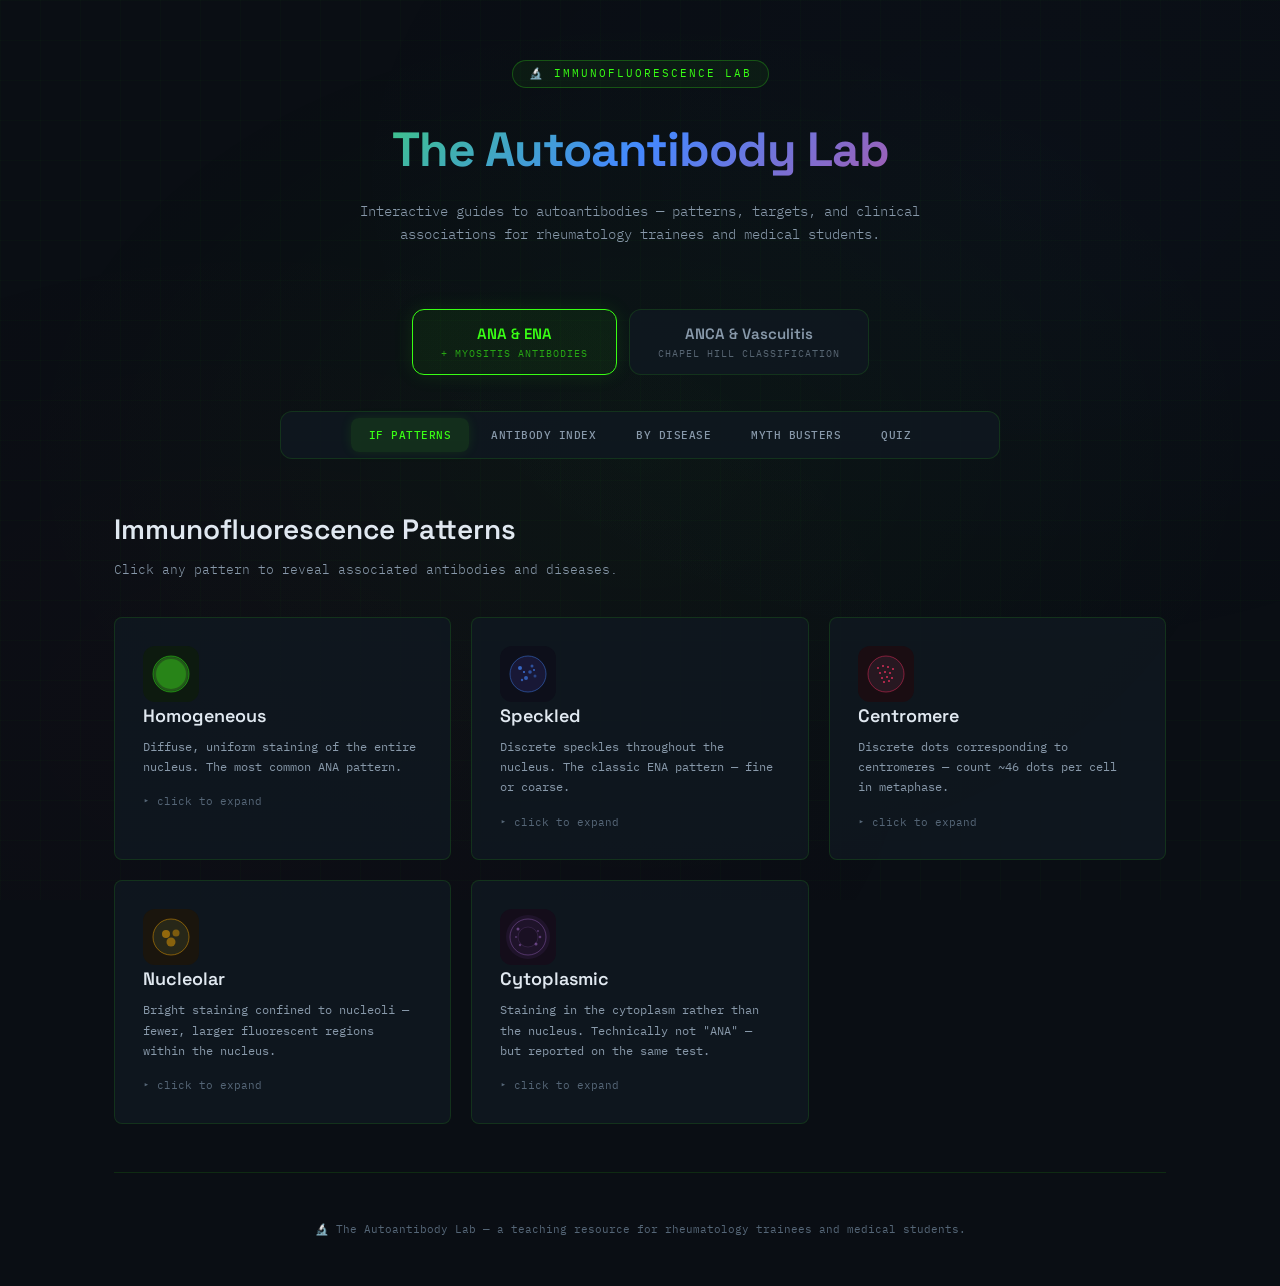
==== ana-ena-teaching.html @ 93a79293 "Decompose monolithic HTML into ES module components Break 627-line single-file app into clean ES mod" ====
<!DOCTYPE html>
<html lang="en">
<head>
<meta charset="UTF-8">
<meta name="viewport" content="width=device-width, initial-scale=1.0">
<title>The Autoantibody Lab — Rheumatology Teaching</title>
<link href="https://fonts.googleapis.com/css2?family=JetBrains+Mono:wght@300;400;500;600;700&family=Space+Grotesk:wght@300;400;500;600;700&family=IBM+Plex+Mono:wght@300;400;500;600&display=swap" rel="stylesheet">
<style>
  :root {
    --bg-dark: #0a0e14;
    --bg-card: rgba(16, 24, 32, 0.85);
    --bg-card-hover: rgba(20, 32, 44, 0.95);
    --fitc-green: #39ff14;
    --fitc-green-glow: rgba(57, 255, 20, 0.3);
    --dapi-blue: #4488ff;
    --rhodamine-red: #ff3366;
    --amber-warn: #ffaa00;
    --cyan-anca: #00e5ff;
    --text-primary: #e0e8f0;
    --text-secondary: #8899aa;
    --text-muted: #556677;
    --border-subtle: rgba(57, 255, 20, 0.12);
    --border-glow: rgba(57, 255, 20, 0.25);
    --glass: rgba(255,255,255,0.03);
    --radius: 8px;
    --font-mono: 'IBM Plex Mono', 'JetBrains Mono', monospace;
    --font-display: 'Space Grotesk', sans-serif;
  }
  * { margin:0; padding:0; box-sizing:border-box; }
  body { background:var(--bg-dark); color:var(--text-primary); font-family:var(--font-mono); font-size:14px; line-height:1.6; overflow-x:hidden; }
  body::before { content:''; position:fixed; top:0;left:0;right:0;bottom:0; background:radial-gradient(ellipse at 50% 50%,rgba(57,255,20,0.03) 0%,transparent 70%),radial-gradient(ellipse at 80% 20%,rgba(68,136,255,0.02) 0%,transparent 50%),radial-gradient(ellipse at 20% 80%,rgba(255,51,102,0.02) 0%,transparent 50%); pointer-events:none; z-index:0; }
  body::after { content:''; position:fixed; top:0;left:0;right:0;bottom:0; background-image:linear-gradient(rgba(57,255,20,0.02) 1px,transparent 1px),linear-gradient(90deg,rgba(57,255,20,0.02) 1px,transparent 1px); background-size:40px 40px; pointer-events:none; z-index:0; }
  .container { max-width:1100px; margin:0 auto; padding:0 24px; position:relative; z-index:1; }

  .hero { padding:60px 0 32px; text-align:center; }
  .hero-badge { display:inline-block; padding:4px 16px; border:1px solid var(--border-glow); border-radius:20px; font-size:11px; letter-spacing:2px; text-transform:uppercase; color:var(--fitc-green); margin-bottom:24px; background:rgba(57,255,20,0.05); animation:pulse-glow 3s ease-in-out infinite; }
  @keyframes pulse-glow { 0%,100%{box-shadow:0 0 8px rgba(57,255,20,0.1);} 50%{box-shadow:0 0 20px rgba(57,255,20,0.2);} }
  .hero h1 { font-family:var(--font-display); font-size:clamp(32px,5vw,48px); font-weight:700; letter-spacing:-1px; margin-bottom:12px; background:linear-gradient(135deg,var(--fitc-green) 0%,var(--dapi-blue) 50%,var(--rhodamine-red) 100%); -webkit-background-clip:text; -webkit-text-fill-color:transparent; background-clip:text; }
  .hero p { font-size:14px; color:var(--text-secondary); max-width:620px; margin:0 auto; font-weight:300; }

  .module-switcher { display:flex; justify-content:center; gap:12px; padding:32px 0 8px; flex-wrap:wrap; }
  .module-btn { padding:14px 28px; border:1px solid var(--border-subtle); background:var(--bg-card); color:var(--text-secondary); font-family:var(--font-display); font-size:15px; font-weight:600; cursor:pointer; border-radius:12px; transition:all 0.3s; }
  .module-btn .module-sub { display:block; font-family:var(--font-mono); font-size:10px; font-weight:400; letter-spacing:1px; text-transform:uppercase; margin-top:4px; opacity:0.6; }
  .module-btn:hover { border-color:var(--border-glow); background:var(--bg-card-hover); transform:translateY(-2px); box-shadow:0 6px 24px rgba(0,0,0,0.3); }
  .module-btn.active { border-color:var(--fitc-green); background:rgba(57,255,20,0.06); color:var(--fitc-green); box-shadow:0 0 20px rgba(57,255,20,0.1); }
  .module-btn.active-anca { border-color:var(--cyan-anca); background:rgba(0,229,255,0.06); color:var(--cyan-anca); box-shadow:0 0 20px rgba(0,229,255,0.1); }
  .module-content { display:none; }
  .module-content.active { display:block; }

  .nav-tabs { display:flex; justify-content:center; gap:4px; margin-bottom:48px; margin-top:28px; flex-wrap:wrap; background:var(--bg-card); border-radius:12px; padding:6px; border:1px solid var(--border-subtle); max-width:720px; margin-left:auto; margin-right:auto; }
  .nav-tab { padding:10px 18px; border:none; background:transparent; color:var(--text-secondary); font-family:var(--font-mono); font-size:11px; font-weight:500; cursor:pointer; border-radius:8px; transition:all 0.25s; letter-spacing:0.5px; text-transform:uppercase; }
  .nav-tab:hover { color:var(--text-primary); background:var(--glass); }
  .nav-tab.active { background:rgba(57,255,20,0.1); color:var(--fitc-green); box-shadow:0 0 12px rgba(57,255,20,0.1); }
  .nav-tab.active-anca { background:rgba(0,229,255,0.1); color:var(--cyan-anca); box-shadow:0 0 12px rgba(0,229,255,0.1); }

  .section { display:none; animation:fadeIn 0.4s ease; }
  .section.active { display:block; }
  @keyframes fadeIn { from{opacity:0;transform:translateY(12px);} to{opacity:1;transform:translateY(0);} }
  .section-title { font-family:var(--font-display); font-size:28px; font-weight:600; margin-bottom:8px; }
  .section-subtitle { color:var(--text-secondary); font-size:13px; margin-bottom:36px; font-weight:300; }

  .pattern-grid { display:grid; grid-template-columns:repeat(auto-fill,minmax(300px,1fr)); gap:20px; margin-bottom:48px; }
  .pattern-card { background:var(--bg-card); border:1px solid var(--border-subtle); border-radius:var(--radius); padding:28px; cursor:pointer; transition:all 0.3s; position:relative; overflow:hidden; }
  .pattern-card::before { content:''; position:absolute; top:0;left:0;right:0; height:3px; background:var(--card-accent,var(--fitc-green)); opacity:0; transition:opacity 0.3s; }
  .pattern-card:hover { border-color:var(--border-glow); background:var(--bg-card-hover); transform:translateY(-2px); box-shadow:0 8px 32px rgba(0,0,0,0.3); }
  .pattern-card:hover::before { opacity:1; }
  .pattern-card.expanded { border-color:var(--border-glow); }
  .if-pattern { width:56px; height:56px; border-radius:12px; overflow:hidden; }
  .if-pattern svg { width:100%; height:100%; }
  .pattern-name { font-family:var(--font-display); font-size:18px; font-weight:600; margin-bottom:6px; }
  .pattern-desc { color:var(--text-secondary); font-size:12px; margin-bottom:16px; line-height:1.7; }
  .pattern-detail { display:none; border-top:1px solid var(--border-subtle); padding-top:16px; margin-top:16px; }
  .pattern-card.expanded .pattern-detail { display:block; }
  .expand-hint { font-size:11px; color:var(--text-muted); margin-top:8px; }

  .assoc-tag { display:inline-block; padding:3px 10px; border-radius:4px; font-size:11px; margin:3px 4px 3px 0; font-weight:500; }
  .tag-antibody { background:rgba(57,255,20,0.1); color:var(--fitc-green); border:1px solid rgba(57,255,20,0.2); }
  .tag-disease { background:rgba(68,136,255,0.1); color:var(--dapi-blue); border:1px solid rgba(68,136,255,0.2); }
  .tag-anca { background:rgba(0,229,255,0.1); color:var(--cyan-anca); border:1px solid rgba(0,229,255,0.2); }

  .filter-bar { display:flex; gap:8px; margin-bottom:24px; flex-wrap:wrap; }
  .filter-btn { padding:6px 14px; border:1px solid var(--border-subtle); background:transparent; color:var(--text-secondary); font-family:var(--font-mono); font-size:11px; border-radius:6px; cursor:pointer; transition:all 0.2s; text-transform:uppercase; letter-spacing:0.5px; }
  .filter-btn:hover { border-color:var(--border-glow); color:var(--text-primary); }
  .filter-btn.active { background:rgba(57,255,20,0.1); border-color:var(--fitc-green); color:var(--fitc-green); }

  .ab-table { width:100%; border-collapse:collapse; margin-bottom:48px; }
  .ab-table thead th { text-align:left; padding:12px 16px; font-size:10px; text-transform:uppercase; letter-spacing:1.5px; color:var(--text-muted); border-bottom:1px solid var(--border-subtle); font-weight:600; }
  .ab-table tbody tr { border-bottom:1px solid rgba(255,255,255,0.03); transition:background 0.2s; }
  .ab-table tbody tr:hover { background:rgba(57,255,20,0.03); }
  .ab-table td { padding:14px 16px; font-size:13px; vertical-align:top; }
  .ab-name { font-weight:600; color:var(--fitc-green); white-space:nowrap; }
  .ab-name-anca { font-weight:600; color:var(--cyan-anca); white-space:nowrap; }
  .ab-aka { font-size:11px; color:var(--text-muted); font-weight:300; }
  .ab-category { font-size:10px; padding:2px 8px; border-radius:3px; text-transform:uppercase; letter-spacing:0.5px; font-weight:600; white-space:nowrap; }
  .cat-ena { background:rgba(68,136,255,0.15); color:var(--dapi-blue); }
  .cat-myositis-specific { background:rgba(255,51,102,0.15); color:var(--rhodamine-red); }
  .cat-myositis-associated { background:rgba(255,170,0,0.15); color:var(--amber-warn); }
  .cat-anca-assoc { background:rgba(0,229,255,0.15); color:var(--cyan-anca); }
  .malig-flag { display:inline-flex; align-items:center; gap:4px; background:rgba(255,51,102,0.12); color:var(--rhodamine-red); padding:2px 8px; border-radius:3px; font-size:10px; font-weight:600; border:1px solid rgba(255,51,102,0.25); margin-top:4px; }
  .malig-flag::before { content:'⚠'; }

  .disease-grid { display:grid; grid-template-columns:repeat(auto-fill,minmax(320px,1fr)); gap:20px; margin-bottom:48px; }
  .disease-card { background:var(--bg-card); border:1px solid var(--border-subtle); border-radius:var(--radius); padding:24px; transition:all 0.3s; }
  .disease-card:hover { border-color:var(--border-glow); transform:translateY(-1px); }
  .disease-name { font-family:var(--font-display); font-size:16px; font-weight:600; margin-bottom:4px; color:var(--dapi-blue); }
  .disease-name-anca { font-family:var(--font-display); font-size:16px; font-weight:600; margin-bottom:4px; color:var(--cyan-anca); }
  .disease-aka { font-size:11px; color:var(--text-muted); margin-bottom:14px; }
  .disease-ab-list { list-style:none; padding:0; }
  .disease-ab-list li { padding:6px 0; border-bottom:1px solid rgba(255,255,255,0.03); font-size:12px; display:flex; justify-content:space-between; align-items:center; }
  .disease-ab-list li:last-child { border-bottom:none; }
  .specificity { font-size:10px; padding:2px 6px; border-radius:3px; text-transform:uppercase; letter-spacing:0.5px; }
  .spec-high { background:rgba(57,255,20,0.15); color:var(--fitc-green); }
  .spec-mod { background:rgba(68,136,255,0.15); color:var(--dapi-blue); }
  .spec-assoc { background:rgba(255,170,0,0.1); color:var(--amber-warn); }

  .clinical-features { margin-top:12px; padding-top:12px; border-top:1px solid var(--border-subtle); }
  .clinical-features-label { font-size:10px; text-transform:uppercase; letter-spacing:1px; color:var(--text-muted); margin-bottom:6px; }
  .feature-tag { display:inline-block; padding:2px 8px; border-radius:3px; font-size:10px; margin:2px 3px 2px 0; background:rgba(255,255,255,0.04); color:var(--text-secondary); border:1px solid rgba(255,255,255,0.06); }

  .myth-card { background:var(--bg-card); border:1px solid var(--border-subtle); border-radius:var(--radius); padding:24px; margin-bottom:16px; position:relative; overflow:hidden; }
  .myth-card::before { content:''; position:absolute; left:0;top:0;bottom:0; width:3px; }
  .myth-label { font-size:10px; text-transform:uppercase; letter-spacing:1.5px; font-weight:700; margin-bottom:8px; }
  .myth-card.myth .myth-label { color:var(--rhodamine-red); }
  .myth-card.myth::before { background:var(--rhodamine-red); }
  .myth-card.fact .myth-label { color:var(--fitc-green); }
  .myth-card.fact::before { background:var(--fitc-green); }
  .myth-text { font-family:var(--font-display); font-size:16px; font-weight:500; margin-bottom:12px; }
  .myth-explanation { font-size:13px; color:var(--text-secondary); line-height:1.7; }

  .quiz-header { display:flex; justify-content:space-between; align-items:center; margin-bottom:32px; flex-wrap:wrap; gap:16px; }
  .quiz-score { font-family:var(--font-display); font-size:14px; color:var(--text-secondary); }
  .quiz-score span { color:var(--fitc-green); font-weight:700; font-size:20px; }
  .quiz-controls { display:flex; gap:8px; flex-wrap:wrap; }
  .quiz-mode-btn { padding:8px 16px; border:1px solid var(--border-subtle); background:transparent; color:var(--text-secondary); font-family:var(--font-mono); font-size:11px; border-radius:6px; cursor:pointer; transition:all 0.2s; text-transform:uppercase; letter-spacing:0.5px; }
  .quiz-mode-btn.active { background:rgba(57,255,20,0.1); border-color:var(--fitc-green); color:var(--fitc-green); }
  .quiz-card { background:var(--bg-card); border:1px solid var(--border-subtle); border-radius:var(--radius); padding:32px; margin-bottom:24px; }
  .quiz-q-number { font-size:10px; text-transform:uppercase; letter-spacing:2px; color:var(--text-muted); margin-bottom:12px; }
  .quiz-q-type { display:inline-block; padding:2px 8px; border-radius:3px; font-size:10px; text-transform:uppercase; letter-spacing:0.5px; margin-left:8px; }
  .type-vignette { background:rgba(68,136,255,0.15); color:var(--dapi-blue); }
  .type-tf { background:rgba(255,170,0,0.15); color:var(--amber-warn); }
  .quiz-question { font-family:var(--font-display); font-size:17px; font-weight:500; margin-bottom:24px; line-height:1.6; }
  .quiz-options { display:flex; flex-direction:column; gap:10px; margin-bottom:20px; }
  .quiz-option { padding:14px 18px; border:1px solid var(--border-subtle); border-radius:6px; background:transparent; color:var(--text-primary); font-family:var(--font-mono); font-size:13px; text-align:left; cursor:pointer; transition:all 0.2s; display:flex; align-items:flex-start; gap:12px; }
  .quiz-option:hover:not(.answered) { border-color:var(--border-glow); background:rgba(57,255,20,0.03); }
  .quiz-option .opt-letter { display:inline-flex; align-items:center; justify-content:center; width:24px; height:24px; border-radius:50%; border:1px solid var(--border-subtle); font-size:11px; font-weight:600; flex-shrink:0; transition:all 0.2s; }
  .quiz-option:hover:not(.answered) .opt-letter { border-color:var(--fitc-green); color:var(--fitc-green); }
  .quiz-option.correct { border-color:var(--fitc-green); background:rgba(57,255,20,0.08); }
  .quiz-option.correct .opt-letter { background:var(--fitc-green); color:var(--bg-dark); border-color:var(--fitc-green); }
  .quiz-option.incorrect { border-color:var(--rhodamine-red); background:rgba(255,51,102,0.08); }
  .quiz-option.incorrect .opt-letter { background:var(--rhodamine-red); color:white; border-color:var(--rhodamine-red); }
  .quiz-option.answered { cursor:default; }
  .quiz-explanation { display:none; padding:16px; background:rgba(57,255,20,0.04); border:1px solid var(--border-subtle); border-radius:6px; margin-top:16px; font-size:13px; color:var(--text-secondary); line-height:1.7; }
  .quiz-explanation.visible { display:block; }
  .quiz-explanation strong { color:var(--fitc-green); }
  .quiz-nav { display:flex; justify-content:space-between; margin-top:32px; }
  .quiz-btn { padding:10px 24px; border:1px solid var(--border-glow); background:transparent; color:var(--fitc-green); font-family:var(--font-mono); font-size:12px; border-radius:6px; cursor:pointer; transition:all 0.2s; text-transform:uppercase; letter-spacing:1px; }
  .quiz-btn:hover { background:rgba(57,255,20,0.1); box-shadow:0 0 16px rgba(57,255,20,0.15); }
  .quiz-btn:disabled { opacity:0.3; cursor:not-allowed; }
  .quiz-btn.primary { background:rgba(57,255,20,0.1); }
  .quiz-progress { display:flex; gap:6px; margin-bottom:32px; flex-wrap:wrap; }
  .progress-dot { width:10px; height:10px; border-radius:50%; border:1px solid var(--border-subtle); transition:all 0.3s; cursor:pointer; }
  .progress-dot.current { border-color:var(--fitc-green); box-shadow:0 0 8px var(--fitc-green-glow); }
  .progress-dot.correct { background:var(--fitc-green); border-color:var(--fitc-green); }
  .progress-dot.incorrect { background:var(--rhodamine-red); border-color:var(--rhodamine-red); }

  .info-box { background:var(--bg-card); border:1px solid rgba(0,229,255,0.15); border-radius:var(--radius); padding:20px 24px; margin-bottom:48px; }
  .info-box-label { font-size:11px; text-transform:uppercase; letter-spacing:1.5px; color:var(--cyan-anca); font-weight:600; margin-bottom:8px; }
  .info-box-text { font-size:13px; color:var(--text-secondary); line-height:1.7; }
  .info-box-text strong { color:var(--text-primary); }

  .footnote { text-align:center; padding:48px 0; font-size:11px; color:var(--text-muted); border-top:1px solid var(--border-subtle); margin-top:48px; }

  @media (max-width:600px) {
    .container{padding:0 16px;} .hero{padding:40px 0 20px;} .pattern-grid,.disease-grid{grid-template-columns:1fr;} .ab-table{font-size:12px;} .ab-table td,.ab-table th{padding:10px 8px;} .quiz-card{padding:20px;} .nav-tab{padding:8px 10px;font-size:10px;} .module-btn{padding:10px 18px;font-size:13px;}
  }
  ::-webkit-scrollbar{width:6px;} ::-webkit-scrollbar-track{background:var(--bg-dark);} ::-webkit-scrollbar-thumb{background:var(--border-subtle);border-radius:3px;} ::-webkit-scrollbar-thumb:hover{background:var(--border-glow);}
</style>
</head>
<body>
<div class="container">

<div class="hero">
  <div class="hero-badge">🔬 Immunofluorescence Lab</div>
  <h1>The Autoantibody Lab</h1>
  <p>Interactive guides to autoantibodies — patterns, targets, and clinical associations for rheumatology trainees and medical students.</p>
</div>

<div class="module-switcher">
  <button class="module-btn active" onclick="switchModule('ana',this)">ANA &amp; ENA<span class="module-sub">+ Myositis Antibodies</span></button>
  <button class="module-btn" onclick="switchModule('anca',this)">ANCA &amp; Vasculitis<span class="module-sub">Chapel Hill Classification</span></button>
</div>

<!-- ══════════════ ANA MODULE ══════════════ -->
<div class="module-content active" id="module-ana">
  <div class="nav-tabs">
    <button class="nav-tab active" data-module="ana" data-tab="ana-patterns">IF Patterns</button>
    <button class="nav-tab" data-module="ana" data-tab="ana-antibodies">Antibody Index</button>
    <button class="nav-tab" data-module="ana" data-tab="ana-diseases">By Disease</button>
    <button class="nav-tab" data-module="ana" data-tab="ana-myths">Myth Busters</button>
    <button class="nav-tab" data-module="ana" data-tab="ana-quiz">Quiz</button>
  </div>

  <div class="section active" id="sec-ana-patterns">
    <div class="section-title">Immunofluorescence Patterns</div>
    <div class="section-subtitle">Click any pattern to reveal associated antibodies and diseases.</div>
    <div class="pattern-grid">
      <div class="pattern-card" style="--card-accent:var(--fitc-green)" onclick="toggleCard(this)">
        <div class="if-pattern"><svg viewBox="0 0 56 56"><rect width="56" height="56" fill="#0d1a0f"/><circle cx="28" cy="28" r="18" fill="#1a4a1a" stroke="#39ff14" stroke-width="0.5" opacity="0.9"/><circle cx="28" cy="28" r="17" fill="#2a6a1a" opacity="0.6"/><circle cx="28" cy="28" r="15" fill="#39ff14" opacity="0.25"/></svg></div>
        <div class="pattern-name">Homogeneous</div>
        <div class="pattern-desc">Diffuse, uniform staining of the entire nucleus. The most common ANA pattern.</div>
        <div class="expand-hint">▸ click to expand</div>
        <div class="pattern-detail">
          <div style="margin-bottom:8px;font-size:11px;color:var(--text-muted);text-transform:uppercase;letter-spacing:1px;">Associated Antibodies</div>
          <span class="assoc-tag tag-antibody">Anti-dsDNA</span><span class="assoc-tag tag-antibody">Anti-histone</span>
          <div style="margin-top:14px;margin-bottom:8px;font-size:11px;color:var(--text-muted);text-transform:uppercase;letter-spacing:1px;">Think of</div>
          <span class="assoc-tag tag-disease">SLE</span><span class="assoc-tag tag-disease">Drug-induced lupus</span>
        </div>
      </div>
      <div class="pattern-card" style="--card-accent:var(--dapi-blue)" onclick="toggleCard(this)">
        <div class="if-pattern"><svg viewBox="0 0 56 56"><rect width="56" height="56" fill="#0d0f1a"/><circle cx="28" cy="28" r="18" fill="#1a1a3a" stroke="#4488ff" stroke-width="0.5" opacity="0.9"/><circle cx="20" cy="22" r="2" fill="#4488ff" opacity="0.7"/><circle cx="32" cy="20" r="1.5" fill="#4488ff" opacity="0.5"/><circle cx="26" cy="32" r="2" fill="#4488ff" opacity="0.6"/><circle cx="35" cy="30" r="1.5" fill="#4488ff" opacity="0.4"/><circle cx="24" cy="26" r="1" fill="#4488ff" opacity="0.8"/><circle cx="30" cy="26" r="1.8" fill="#4488ff" opacity="0.5"/><circle cx="22" cy="34" r="1.2" fill="#4488ff" opacity="0.6"/><circle cx="34" cy="24" r="1" fill="#4488ff" opacity="0.7"/></svg></div>
        <div class="pattern-name">Speckled</div>
        <div class="pattern-desc">Discrete speckles throughout the nucleus. The classic ENA pattern — fine or coarse.</div>
        <div class="expand-hint">▸ click to expand</div>
        <div class="pattern-detail">
          <div style="margin-bottom:8px;font-size:11px;color:var(--text-muted);text-transform:uppercase;letter-spacing:1px;">Associated Antibodies</div>
          <span class="assoc-tag tag-antibody">Anti-Sm</span><span class="assoc-tag tag-antibody">Anti-RNP</span><span class="assoc-tag tag-antibody">Anti-Ro (SSA)</span><span class="assoc-tag tag-antibody">Anti-La (SSB)</span>
          <div style="margin-top:14px;margin-bottom:8px;font-size:11px;color:var(--text-muted);text-transform:uppercase;letter-spacing:1px;">Think of</div>
          <span class="assoc-tag tag-disease">SLE</span><span class="assoc-tag tag-disease">Sjögren's</span><span class="assoc-tag tag-disease">MCTD</span>
        </div>
      </div>
      <div class="pattern-card" style="--card-accent:var(--rhodamine-red)" onclick="toggleCard(this)">
        <div class="if-pattern"><svg viewBox="0 0 56 56"><rect width="56" height="56" fill="#1a0d12"/><circle cx="28" cy="28" r="18" fill="#2a1a24" stroke="#ff3366" stroke-width="0.5" opacity="0.9"/><circle cx="20" cy="22" r="1" fill="#ff3366" opacity="0.8"/><circle cx="25" cy="20" r="1" fill="#ff3366" opacity="0.8"/><circle cx="30" cy="21" r="1" fill="#ff3366" opacity="0.8"/><circle cx="35" cy="23" r="1" fill="#ff3366" opacity="0.8"/><circle cx="22" cy="27" r="1" fill="#ff3366" opacity="0.8"/><circle cx="27" cy="26" r="1" fill="#ff3366" opacity="0.8"/><circle cx="32" cy="27" r="1" fill="#ff3366" opacity="0.8"/><circle cx="24" cy="32" r="1" fill="#ff3366" opacity="0.8"/><circle cx="29" cy="31" r="1" fill="#ff3366" opacity="0.8"/><circle cx="34" cy="32" r="1" fill="#ff3366" opacity="0.8"/><circle cx="26" cy="36" r="1" fill="#ff3366" opacity="0.8"/><circle cx="31" cy="35" r="1" fill="#ff3366" opacity="0.8"/></svg></div>
        <div class="pattern-name">Centromere</div>
        <div class="pattern-desc">Discrete dots corresponding to centromeres — count ~46 dots per cell in metaphase.</div>
        <div class="expand-hint">▸ click to expand</div>
        <div class="pattern-detail">
          <div style="margin-bottom:8px;font-size:11px;color:var(--text-muted);text-transform:uppercase;letter-spacing:1px;">Associated Antibodies</div>
          <span class="assoc-tag tag-antibody">Anti-centromere (CENP-B)</span>
          <div style="margin-top:14px;margin-bottom:8px;font-size:11px;color:var(--text-muted);text-transform:uppercase;letter-spacing:1px;">Think of</div>
          <span class="assoc-tag tag-disease">Limited cutaneous SSc (CREST)</span><span class="assoc-tag tag-disease">Primary biliary cholangitis</span>
        </div>
      </div>
      <div class="pattern-card" style="--card-accent:var(--amber-warn)" onclick="toggleCard(this)">
        <div class="if-pattern"><svg viewBox="0 0 56 56"><rect width="56" height="56" fill="#1a150d"/><circle cx="28" cy="28" r="18" fill="#2a2a1a" stroke="#ffaa00" stroke-width="0.5" opacity="0.9"/><circle cx="23" cy="25" r="4" fill="#ffaa00" opacity="0.5"/><circle cx="33" cy="24" r="3.5" fill="#ffaa00" opacity="0.4"/><circle cx="28" cy="33" r="4.5" fill="#ffaa00" opacity="0.45"/></svg></div>
        <div class="pattern-name">Nucleolar</div>
        <div class="pattern-desc">Bright staining confined to nucleoli — fewer, larger fluorescent regions within the nucleus.</div>
        <div class="expand-hint">▸ click to expand</div>
        <div class="pattern-detail">
          <div style="margin-bottom:8px;font-size:11px;color:var(--text-muted);text-transform:uppercase;letter-spacing:1px;">Associated Antibodies</div>
          <span class="assoc-tag tag-antibody">Anti-Scl-70</span><span class="assoc-tag tag-antibody">Anti-PM-Scl</span><span class="assoc-tag tag-antibody">Anti-fibrillarin</span><span class="assoc-tag tag-antibody">Anti-RNA Pol III</span>
          <div style="margin-top:14px;margin-bottom:8px;font-size:11px;color:var(--text-muted);text-transform:uppercase;letter-spacing:1px;">Think of</div>
          <span class="assoc-tag tag-disease">Diffuse cutaneous SSc</span><span class="assoc-tag tag-disease">Scleroderma-myositis overlap</span>
        </div>
      </div>
      <div class="pattern-card" style="--card-accent:#cc88ff" onclick="toggleCard(this)">
        <div class="if-pattern"><svg viewBox="0 0 56 56"><rect width="56" height="56" fill="#140d1a"/><circle cx="28" cy="28" r="22" fill="#2a1a3a" opacity="0.5"/><circle cx="28" cy="28" r="18" fill="none" stroke="#cc88ff" stroke-width="0.5" opacity="0.6"/><circle cx="28" cy="28" r="10" fill="#140d1a" stroke="#cc88ff" stroke-width="0.3" opacity="0.4"/><circle cx="18" cy="20" r="1.5" fill="#cc88ff" opacity="0.4"/><circle cx="38" cy="22" r="1" fill="#cc88ff" opacity="0.3"/><circle cx="20" cy="36" r="1.2" fill="#cc88ff" opacity="0.35"/><circle cx="36" cy="35" r="1.5" fill="#cc88ff" opacity="0.4"/><circle cx="16" cy="28" r="1" fill="#cc88ff" opacity="0.3"/><circle cx="40" cy="28" r="1.3" fill="#cc88ff" opacity="0.35"/></svg></div>
        <div class="pattern-name">Cytoplasmic</div>
        <div class="pattern-desc">Staining in the cytoplasm rather than the nucleus. Technically not "ANA" — but reported on the same test.</div>
        <div class="expand-hint">▸ click to expand</div>
        <div class="pattern-detail">
          <div style="margin-bottom:8px;font-size:11px;color:var(--text-muted);text-transform:uppercase;letter-spacing:1px;">Associated Antibodies</div>
          <span class="assoc-tag tag-antibody">Anti-Jo-1</span><span class="assoc-tag tag-antibody">Anti-SRP</span><span class="assoc-tag tag-antibody">Anti-ribosomal P</span><span class="assoc-tag tag-antibody">Anti-mitochondrial</span>
          <div style="margin-top:14px;margin-bottom:8px;font-size:11px;color:var(--text-muted);text-transform:uppercase;letter-spacing:1px;">Think of</div>
          <span class="assoc-tag tag-disease">Antisynthetase syndrome</span><span class="assoc-tag tag-disease">SLE (neuropsychiatric)</span><span class="assoc-tag tag-disease">PBC</span>
        </div>
      </div>
    </div>
  </div>

  <div class="section" id="sec-ana-antibodies">
    <div class="section-title">Antibody Index</div>
    <div class="section-subtitle">Filter by category.</div>
    <div class="filter-bar" id="anaFilterBar">
      <button class="filter-btn active" data-filter="all">All</button>
      <button class="filter-btn" data-filter="ena">ENA / Core</button>
      <button class="filter-btn" data-filter="msa">Myositis-Specific</button>
      <button class="filter-btn" data-filter="maa">Myositis-Associated</button>
    </div>
    <table class="ab-table"><thead><tr><th>Antibody</th><th>Category</th><th>Key Associations</th><th>Clinical Notes</th></tr></thead><tbody id="anaAbTableBody"></tbody></table>
  </div>

  <div class="section" id="sec-ana-diseases">
    <div class="section-title">Disease → Antibody Map</div>
    <div class="section-subtitle">Which antibodies to expect with each condition.</div>
    <div class="disease-grid" id="anaDiseaseGrid"></div>
  </div>

  <div class="section" id="sec-ana-myths">
    <div class="section-title">Myth Busters</div>
    <div class="section-subtitle">Common misconceptions about ANA and ENA testing.</div>
    <div id="anaMythsContainer"></div>
  </div>

  <div class="section" id="sec-ana-quiz">
    <div class="section-title">Test Yourself — ANA &amp; ENA</div>
    <div class="section-subtitle">Clinical vignettes and true/false questions.</div>
    <div class="quiz-header">
      <div class="quiz-score">Score: <span id="anaQuizScore">0</span> / <span id="anaQuizTotal">0</span></div>
      <div class="quiz-controls">
        <button class="quiz-mode-btn active" data-mode="all" onclick="setQuizMode('ana','all')">All</button>
        <button class="quiz-mode-btn" data-mode="vignette" onclick="setQuizMode('ana','vignette')">Vignettes</button>
        <button class="quiz-mode-btn" data-mode="tf" onclick="setQuizMode('ana','tf')">True/False</button>
        <button class="quiz-btn" onclick="resetQuiz('ana')" style="margin-left:8px;">Reset</button>
      </div>
    </div>
    <div class="quiz-progress" id="anaQuizProgress"></div>
    <div id="anaQuizContainer"></div>
    <div class="quiz-nav">
      <button class="quiz-btn" id="anaPrevBtn" onclick="navQuiz('ana',-1)" disabled>◂ Prev</button>
      <button class="quiz-btn primary" id="anaNextBtn" onclick="navQuiz('ana',1)">Next ▸</button>
    </div>
  </div>
</div>

<!-- ══════════════ ANCA MODULE ══════════════ -->
<div class="module-content" id="module-anca">
  <div class="nav-tabs">
    <button class="nav-tab active-anca" data-module="anca" data-tab="anca-patterns">IF Patterns</button>
    <button class="nav-tab" data-module="anca" data-tab="anca-antibodies">Antibody Index</button>
    <button class="nav-tab" data-module="anca" data-tab="anca-diseases">By Disease</button>
    <button class="nav-tab" data-module="anca" data-tab="anca-myths">Myth Busters</button>
    <button class="nav-tab" data-module="anca" data-tab="anca-quiz">Quiz</button>
  </div>

  <div class="section active" id="sec-anca-patterns">
    <div class="section-title" style="color:var(--cyan-anca)">ANCA Immunofluorescence Patterns</div>
    <div class="section-subtitle">Ethanol-fixed neutrophils — the substrate for ANCA IF. Click to expand.</div>
    <div class="pattern-grid">
      <div class="pattern-card" style="--card-accent:var(--cyan-anca)" onclick="toggleCard(this)">
        <div class="if-pattern"><svg viewBox="0 0 56 56"><rect width="56" height="56" fill="#0a1214"/><circle cx="28" cy="28" r="20" fill="#0d2228" stroke="#00e5ff" stroke-width="0.4" opacity="0.8"/><circle cx="28" cy="28" r="8" fill="#0a1214" opacity="0.7"/><circle cx="20" cy="22" r="2.5" fill="#00e5ff" opacity="0.35"/><circle cx="36" cy="22" r="2" fill="#00e5ff" opacity="0.3"/><circle cx="20" cy="34" r="2" fill="#00e5ff" opacity="0.3"/><circle cx="36" cy="34" r="2.5" fill="#00e5ff" opacity="0.35"/><circle cx="28" cy="18" r="1.8" fill="#00e5ff" opacity="0.25"/><circle cx="28" cy="38" r="1.8" fill="#00e5ff" opacity="0.25"/><circle cx="17" cy="28" r="1.5" fill="#00e5ff" opacity="0.3"/><circle cx="39" cy="28" r="1.5" fill="#00e5ff" opacity="0.3"/><circle cx="23" cy="26" r="1.8" fill="#00e5ff" opacity="0.4"/><circle cx="33" cy="30" r="1.8" fill="#00e5ff" opacity="0.4"/></svg></div>
        <div class="pattern-name" style="color:var(--cyan-anca)">c-ANCA (Cytoplasmic)</div>
        <div class="pattern-desc">Diffuse, granular staining of the neutrophil cytoplasm with central interlobular accentuation. Nucleus remains unstained.</div>
        <div class="expand-hint">▸ click to expand</div>
        <div class="pattern-detail">
          <div style="margin-bottom:8px;font-size:11px;color:var(--text-muted);text-transform:uppercase;letter-spacing:1px;">Target Antigen</div>
          <span class="assoc-tag tag-anca">PR3 (Proteinase-3)</span>
          <div style="margin-top:14px;margin-bottom:8px;font-size:11px;color:var(--text-muted);text-transform:uppercase;letter-spacing:1px;">Think of</div>
          <span class="assoc-tag tag-disease">GPA (Granulomatosis with Polyangiitis)</span>
          <div style="margin-top:10px;font-size:12px;color:var(--text-secondary);line-height:1.7;">c-ANCA/PR3 is ~90% specific for GPA when IF pattern AND ELISA are concordant. Always confirm IF with antigen-specific testing.</div>
        </div>
      </div>
      <div class="pattern-card" style="--card-accent:var(--amber-warn)" onclick="toggleCard(this)">
        <div class="if-pattern"><svg viewBox="0 0 56 56"><rect width="56" height="56" fill="#0a1214"/><circle cx="28" cy="28" r="20" fill="#0d2228" stroke="#ffaa00" stroke-width="0.3" opacity="0.6"/><circle cx="28" cy="28" r="10" fill="#1a150d" stroke="#ffaa00" stroke-width="2.5" opacity="0.5"/><circle cx="28" cy="28" r="8" fill="#ffaa00" opacity="0.15"/><circle cx="28" cy="28" r="6" fill="#1a150d" opacity="0.6"/></svg></div>
        <div class="pattern-name" style="color:var(--amber-warn)">p-ANCA (Perinuclear)</div>
        <div class="pattern-desc">Staining concentrated around the nucleus. Artefact of ethanol fixation — MPO migrates to the nuclear membrane.</div>
        <div class="expand-hint">▸ click to expand</div>
        <div class="pattern-detail">
          <div style="margin-bottom:8px;font-size:11px;color:var(--text-muted);text-transform:uppercase;letter-spacing:1px;">Target Antigen</div>
          <span class="assoc-tag tag-anca">MPO (Myeloperoxidase)</span>
          <div style="margin-top:14px;margin-bottom:8px;font-size:11px;color:var(--text-muted);text-transform:uppercase;letter-spacing:1px;">Think of</div>
          <span class="assoc-tag tag-disease">MPA</span><span class="assoc-tag tag-disease">EGPA</span><span class="assoc-tag tag-disease">Pauci-immune GN</span>
          <div style="margin-top:10px;font-size:12px;color:var(--text-secondary);line-height:1.7;">p-ANCA/MPO = hallmark of MPA. Also ~40% EGPA. NB: p-ANCA on IF can be caused by non-vasculitis antibodies (anti-lactoferrin in IBD) — always confirm with MPO ELISA.</div>
        </div>
      </div>
      <div class="pattern-card" style="--card-accent:var(--rhodamine-red)" onclick="toggleCard(this)">
        <div class="if-pattern"><svg viewBox="0 0 56 56"><rect width="56" height="56" fill="#0a1214"/><circle cx="28" cy="28" r="20" fill="#1a1218" stroke="#ff3366" stroke-width="0.3" opacity="0.6"/><circle cx="28" cy="28" r="10" fill="none" stroke="#ff3366" stroke-width="0.8" opacity="0.3" stroke-dasharray="2,2"/><circle cx="22" cy="24" r="2" fill="#ff3366" opacity="0.25"/><circle cx="34" cy="24" r="1.5" fill="#ff3366" opacity="0.2"/><circle cx="28" cy="34" r="1.8" fill="#ff3366" opacity="0.2"/><circle cx="28" cy="22" r="1.2" fill="#ff3366" opacity="0.3"/></svg></div>
        <div class="pattern-name" style="color:var(--rhodamine-red)">Atypical ANCA (x-ANCA)</div>
        <div class="pattern-desc">Neither classic c-ANCA nor p-ANCA. Flat, diffuse or mixed — typically PR3/MPO ELISA negative.</div>
        <div class="expand-hint">▸ click to expand</div>
        <div class="pattern-detail">
          <div style="margin-bottom:8px;font-size:11px;color:var(--text-muted);text-transform:uppercase;letter-spacing:1px;">Target Antigens</div>
          <span class="assoc-tag" style="background:rgba(255,51,102,0.1);color:var(--rhodamine-red);border:1px solid rgba(255,51,102,0.2);">Lactoferrin, BPI, elastase, cathepsin G</span>
          <div style="margin-top:14px;margin-bottom:8px;font-size:11px;color:var(--text-muted);text-transform:uppercase;letter-spacing:1px;">Think of</div>
          <span class="assoc-tag tag-disease">IBD (especially UC)</span><span class="assoc-tag tag-disease">PSC</span><span class="assoc-tag tag-disease">Autoimmune hepatitis</span>
          <div style="margin-top:10px;font-size:12px;color:var(--text-secondary);line-height:1.7;">NOT associated with primary vasculitis. Common trap — positive ANCA in IBD/liver disease ≠ vasculitis. PR3/MPO will be negative.</div>
        </div>
      </div>
    </div>
    <div class="info-box">
      <div class="info-box-label">⚡ Key Testing Principle</div>
      <div class="info-box-text">International guidelines (2017 revised consensus) now recommend <strong>antigen-specific immunoassays (PR3/MPO ELISA) as the primary screening method</strong> for AAV, rather than IF alone. IF + ELISA together gives the best sensitivity and specificity. A positive IF with negative PR3/MPO should prompt consideration of alternative diagnoses.</div>
    </div>
  </div>

  <div class="section" id="sec-anca-antibodies">
    <div class="section-title" style="color:var(--cyan-anca)">ANCA Antibody Index</div>
    <div class="section-subtitle">All ANCA-associated antibodies and their clinical significance.</div>
    <table class="ab-table"><thead><tr><th>Antibody</th><th>IF Pattern</th><th>Key Associations</th><th>Clinical Notes</th></tr></thead><tbody id="ancaAbTableBody"></tbody></table>
  </div>

  <div class="section" id="sec-anca-diseases">
    <div class="section-title" style="color:var(--cyan-anca)">Disease → Antibody &amp; Features</div>
    <div class="section-subtitle">Chapel Hill 2012 classification — the AAV spectrum and mimics.</div>
    <div class="disease-grid" id="ancaDiseaseGrid"></div>
  </div>

  <div class="section" id="sec-anca-myths">
    <div class="section-title" style="color:var(--cyan-anca)">Myth Busters</div>
    <div class="section-subtitle">Common misconceptions about ANCA and vasculitis.</div>
    <div id="ancaMythsContainer"></div>
  </div>

  <div class="section" id="sec-anca-quiz">
    <div class="section-title" style="color:var(--cyan-anca)">Test Yourself — ANCA &amp; Vasculitis</div>
    <div class="section-subtitle">Clinical vignettes and true/false questions.</div>
    <div class="quiz-header">
      <div class="quiz-score">Score: <span id="ancaQuizScore">0</span> / <span id="ancaQuizTotal">0</span></div>
      <div class="quiz-controls">
        <button class="quiz-mode-btn active" data-mode="all" onclick="setQuizMode('anca','all')">All</button>
        <button class="quiz-mode-btn" data-mode="vignette" onclick="setQuizMode('anca','vignette')">Vignettes</button>
        <button class="quiz-mode-btn" data-mode="tf" onclick="setQuizMode('anca','tf')">True/False</button>
        <button class="quiz-btn" onclick="resetQuiz('anca')" style="margin-left:8px;">Reset</button>
      </div>
    </div>
    <div class="quiz-progress" id="ancaQuizProgress"></div>
    <div id="ancaQuizContainer"></div>
    <div class="quiz-nav">
      <button class="quiz-btn" id="ancaPrevBtn" onclick="navQuiz('anca',-1)" disabled>◂ Prev</button>
      <button class="quiz-btn primary" id="ancaNextBtn" onclick="navQuiz('anca',1)">Next ▸</button>
    </div>
  </div>
</div>

<div class="footnote">🔬 The Autoantibody Lab — a teaching resource for rheumatology trainees and medical students.</div>
</div>

<script>
// ═══════════════ ANA DATA ═══════════════
const anaAntibodies = [
  {name:"Anti-dsDNA",aka:"",cat:"ena",diseases:["SLE"],notes:"Highly specific for SLE. Titres correlate with activity, especially nephritis. Homogeneous pattern.",malig:false},
  {name:"Anti-Sm",aka:"Smith",cat:"ena",diseases:["SLE"],notes:"Most specific for SLE (~99%) but low sensitivity (~30%). Does not correlate with activity.",malig:false},
  {name:"Anti-RNP",aka:"U1-RNP",cat:"ena",diseases:["MCTD","SLE"],notes:"High titres in isolation = hallmark of MCTD. Also SLE with other antibodies.",malig:false},
  {name:"Anti-Ro",aka:"SSA",cat:"ena",diseases:["Sjögren's","SLE","Neonatal lupus"],notes:"Can be positive with NEGATIVE ANA. Congenital heart block. Subtypes: Ro52 and Ro60.",malig:false},
  {name:"Anti-La",aka:"SSB",cat:"ena",diseases:["Sjögren's"],notes:"Almost always with anti-Ro. Rarely alone. May confer lower nephritis risk.",malig:false},
  {name:"Anti-Scl-70",aka:"Topoisomerase I",cat:"ena",diseases:["Diffuse cutaneous SSc"],notes:"Diffuse skin + ILD in scleroderma. Nucleolar pattern.",malig:false},
  {name:"Anti-centromere",aka:"CENP-B",cat:"ena",diseases:["Limited cutaneous SSc","PBC"],notes:"Discrete dot pattern. Limited skin, PAH, better prognosis in SSc.",malig:false},
  {name:"Anti-histone",aka:"",cat:"ena",diseases:["Drug-induced lupus","SLE"],notes:">95% drug-induced lupus. Also ~70% idiopathic SLE.",malig:false},
  {name:"Anti-ribosomal P",aka:"",cat:"ena",diseases:["SLE (neuropsychiatric)"],notes:"Neuropsychiatric lupus — psychosis, depression. Cytoplasmic pattern.",malig:false},
  {name:"Anti-RNA Pol III",aka:"RNA Polymerase III",cat:"ena",diseases:["Diffuse cutaneous SSc"],notes:"Rapidly progressive skin + scleroderma renal crisis. Screen for malignancy.",malig:false},
  {name:"Anti-Jo-1",aka:"Histidyl-tRNA synthetase",cat:"msa",diseases:["Antisynthetase syndrome"],notes:"Most common antisynthetase. Triad: myositis, ILD, mechanic's hands.",malig:false},
  {name:"Anti-Mi-2",aka:"",cat:"msa",diseases:["Dermatomyositis"],notes:"Classic DM, good prognosis, strong cutaneous features, good treatment response.",malig:false},
  {name:"Anti-MDA5",aka:"CADM-140",cat:"msa",diseases:["Amyopathic DM"],notes:"Amyopathic DM. HIGH RISK rapidly progressive ILD. Skin ulceration, palmar papules.",malig:false},
  {name:"Anti-SRP",aka:"Signal Recognition Particle",cat:"msa",diseases:["IMNM"],notes:"Severe necrotising myopathy, very high CK. Poor response to standard IS.",malig:false},
  {name:"Anti-NXP2",aka:"MJ, p140",cat:"msa",diseases:["Dermatomyositis"],notes:"Calcinosis (especially juvenile DM). Significant malignancy risk in adults.",malig:true},
  {name:"Anti-TIF1-γ",aka:"p155/140",cat:"msa",diseases:["Dermatomyositis"],notes:"STRONGEST malignancy association in adult DM (50-70%). Juvenile DM: severe skin, NOT malignancy.",malig:true},
  {name:"Anti-SAE",aka:"SUMO-activating enzyme",cat:"msa",diseases:["Dermatomyositis"],notes:"Skin-predominant DM initially, myopathy later. Dysphagia common.",malig:false},
  {name:"Anti-HMGCR",aka:"HMG-CoA reductase",cat:"msa",diseases:["IMNM"],notes:"Statin-associated IMNM, but can occur statin-naïve. Needs immunosuppression.",malig:false},
  {name:"Anti-PM-Scl",aka:"",cat:"maa",diseases:["Myositis-SSc overlap"],notes:"PM/DM + scleroderma overlap. Nucleolar pattern. Mechanic's hands, ILD.",malig:false},
  {name:"Anti-Ku",aka:"p70/p80",cat:"maa",diseases:["Overlap myositis","SLE","SSc"],notes:"Overlap syndromes — not specific to one condition.",malig:false},
  {name:"Anti-Ro52",aka:"TRIM21",cat:"maa",diseases:["Myositis","Sjögren's","ILD"],notes:"Multiple autoimmune conditions. In myositis → more severe ILD.",malig:false},
];

const anaDiseases = [
  {name:"Systemic Lupus Erythematosus",aka:"SLE",abs:[{n:"Anti-dsDNA",spec:"high"},{n:"Anti-Sm",spec:"high"},{n:"Anti-RNP",spec:"mod"},{n:"Anti-Ro (SSA)",spec:"mod"},{n:"Anti-La (SSB)",spec:"mod"},{n:"Anti-histone",spec:"mod"},{n:"Anti-ribosomal P",spec:"assoc"}]},
  {name:"Drug-Induced Lupus",aka:"",abs:[{n:"Anti-histone",spec:"high"},{n:"ANA (homogeneous)",spec:"high"}]},
  {name:"Sjögren's Syndrome",aka:"",abs:[{n:"Anti-Ro (SSA)",spec:"high"},{n:"Anti-La (SSB)",spec:"high"},{n:"Anti-Ro52",spec:"mod"}]},
  {name:"Mixed Connective Tissue Disease",aka:"MCTD",abs:[{n:"Anti-RNP (high titre)",spec:"high"}]},
  {name:"Diffuse Cutaneous SSc",aka:"Scleroderma — diffuse",abs:[{n:"Anti-Scl-70",spec:"high"},{n:"Anti-RNA Pol III",spec:"high"}]},
  {name:"Limited Cutaneous SSc",aka:"CREST syndrome",abs:[{n:"Anti-centromere",spec:"high"}]},
  {name:"Scleroderma-Myositis Overlap",aka:"",abs:[{n:"Anti-PM-Scl",spec:"high"},{n:"Anti-Ku",spec:"mod"}]},
  {name:"Dermatomyositis",aka:"DM",abs:[{n:"Anti-Mi-2",spec:"high"},{n:"Anti-TIF1-γ ⚠",spec:"high"},{n:"Anti-NXP2 ⚠",spec:"high"},{n:"Anti-MDA5",spec:"high"},{n:"Anti-SAE",spec:"mod"}]},
  {name:"Antisynthetase Syndrome",aka:"",abs:[{n:"Anti-Jo-1",spec:"high"},{n:"Anti-Ro52",spec:"mod"}]},
  {name:"Immune-Mediated Necrotising Myopathy",aka:"IMNM",abs:[{n:"Anti-SRP",spec:"high"},{n:"Anti-HMGCR",spec:"high"}]},
  {name:"Neonatal Lupus / CHB",aka:"Congenital heart block",abs:[{n:"Anti-Ro (SSA)",spec:"high"},{n:"Anti-La (SSB)",spec:"mod"}]},
];

const anaMyths = [
  {myth:true,text:"The ANA must be positive for an ENA to be positive.",explanation:"FALSE. Anti-Ro (SSA) can be positive with a completely negative ANA on HEp-2 IF. Ro antigen is partly cytoplasmic and lost during fixation. Always request anti-Ro/ENA if Sjögren's or neonatal lupus is suspected, regardless of ANA."},
  {myth:true,text:"A positive ANA means the patient has an autoimmune disease.",explanation:"FALSE. Up to 20-30% of healthy individuals (especially women, elderly) can have a low-titre positive ANA. Titre, pattern, and clinical context all matter."},
  {myth:true,text:"Anti-Sm is the most sensitive antibody for SLE.",explanation:"FALSE. Anti-Sm is the most SPECIFIC for SLE but has low sensitivity (~30%). Anti-dsDNA is more sensitive (~70%)."},
  {myth:true,text:"A negative ANA excludes SLE.",explanation:"FALSE. ANA-negative SLE exists — particularly with anti-Ro antibodies. If clinical suspicion is high, check ENA regardless."},
  {myth:false,text:"Anti-dsDNA titres can monitor SLE disease activity.",explanation:"TRUE. Titres often rise before/during flares, especially renal. Falling C3/C4 + rising dsDNA = classic pre-flare signal."},
  {myth:false,text:"Anti-TIF1-γ and anti-NXP2 in adult DM should trigger malignancy screening.",explanation:"TRUE. Anti-TIF1-γ: 50-70% malignancy in adult DM. These associations do NOT apply to juvenile DM."},
  {myth:true,text:"Anti-HMGCR myopathy always resolves when statins are stopped.",explanation:"FALSE. Distinct autoimmune entity requiring immunosuppression. Can occur in statin-naïve patients."},
  {myth:false,text:"Anti-MDA5 DM requires urgent ILD screening.",explanation:"TRUE. High risk of rapidly progressive ILD, which can be fatal. Urgent HRCT and PFTs essential."},
];

const anaQuizQ = [
  {type:"vignette",q:"A 32-year-old woman: malar rash, arthralgia, proteinuria. ANA 1:640 homogeneous. Which antibody is most specific for her likely diagnosis?",opts:["Anti-dsDNA","Anti-Sm","Anti-Ro (SSA)","Anti-histone"],correct:1,explanation:"Anti-Sm is the most specific antibody for SLE (~99% specificity), though only ~30% sensitivity."},
  {type:"vignette",q:"A 55-year-old man on hydralazine for 2 years: polyarthralgia, fever, pleurisy. ANA positive, homogeneous. Which antibody is most likely?",opts:["Anti-dsDNA","Anti-Sm","Anti-histone","Anti-Ro (SSA)"],correct:2,explanation:"Drug-induced lupus: anti-histone >95%. Anti-dsDNA typically NEGATIVE (distinguishes from idiopathic SLE)."},
  {type:"vignette",q:"A 45-year-old woman: Raynaud's, sclerodactyly, dysphagia, no proximal skin involvement. Centromere ANA pattern. Diagnosis?",opts:["Diffuse cutaneous SSc","MCTD","Limited cutaneous SSc (CREST)","Dermatomyositis"],correct:2,explanation:"Centromere pattern + limited skin + Raynaud's + oesophageal dysmotility = limited cutaneous SSc."},
  {type:"vignette",q:"A 28-year-old woman: dry eyes, dry mouth, parotid swelling. ANA NEGATIVE. Should you test ENA?",opts:["No — negative ANA excludes Sjögren's","No — ENA always negative if ANA negative","Yes — anti-Ro can be positive with negative ANA","Yes — but only anti-La relevant"],correct:2,explanation:"Anti-Ro can be positive with negative ANA. Ro antigen lost during HEp-2 fixation. Always test when Sjögren's suspected."},
  {type:"vignette",q:"A 60-year-old man: proximal weakness, heliotrope rash, Gottron's. Anti-TIF1-γ positive. Most important next step?",opts:["High-dose steroids","MRI proximal muscles","Comprehensive malignancy screening","Check anti-Jo-1"],correct:2,explanation:"Anti-TIF1-γ = strongest malignancy association in adult DM (50-70%). CT TAP + age-appropriate cancer screening critical."},
  {type:"vignette",q:"A 40-year-old woman: myalgia, mechanic's hands, non-erosive arthritis, ground-glass on HRCT. Which antibody?",opts:["Anti-Mi-2","Anti-SRP","Anti-Jo-1","Anti-MDA5"],correct:2,explanation:"Antisynthetase syndrome: myositis + ILD + mechanic's hands. Anti-Jo-1 is most common."},
  {type:"vignette",q:"A 50-year-old on atorvastatin: profound proximal weakness, CK >10,000. Stopping statin — no improvement at 3 months. Antibody?",opts:["Anti-Jo-1","Anti-Mi-2","Anti-HMGCR","Anti-Scl-70"],correct:2,explanation:"Anti-HMGCR IMNM: statin-triggered but autoimmune. Persists after withdrawal, needs immunosuppression."},
  {type:"vignette",q:"A 38-year-old: DM rash, minimal weakness, rapidly progressive breathlessness + bilateral infiltrates. Which antibody?",opts:["Anti-Mi-2","Anti-TIF1-γ","Anti-MDA5","Anti-NXP2"],correct:2,explanation:"Anti-MDA5: amyopathic DM + rapidly progressive ILD. Can be fatal. Urgent aggressive immunosuppression."},
  {type:"vignette",q:"Pregnant woman with SLE: anti-Ro and anti-La positive. What fetal complication to monitor?",opts:["Neural tube defects","Congenital heart block","Neonatal thrombocytopenia","Fetal growth restriction"],correct:1,explanation:"Anti-Ro/La cross placenta → congenital heart block. Serial fetal echo from ~16 weeks."},
  {type:"vignette",q:"A 65-year-old with limited SSc: new hypertension and rapidly rising creatinine. Which antibody?",opts:["Anti-centromere","Anti-Scl-70","Anti-RNA Pol III","Anti-PM-Scl"],correct:2,explanation:"Scleroderma renal crisis: anti-RNA Pol III. Accelerated HTN + AKI. ACEi = treatment of choice."},
  {type:"tf",q:"True or False: Anti-La (SSB) is commonly found without anti-Ro (SSA).",opts:["True","False"],correct:1,explanation:"False. Anti-La almost always co-occurs with anti-Ro. Isolated anti-La is very rare."},
  {type:"tf",q:"True or False: A positive ANA at 1:80 in a healthy 70-year-old woman is likely clinically significant.",opts:["True","False"],correct:1,explanation:"False. Low-titre ANA increases with age. Up to 25-30% of healthy elderly have positive ANA."},
  {type:"tf",q:"True or False: Anti-Mi-2 in DM is associated with good prognosis.",opts:["True","False"],correct:0,explanation:"True. Classic DM features, good treatment response, lower malignancy risk."},
  {type:"tf",q:"True or False: Anti-NXP2 in juvenile DM is associated with calcinosis.",opts:["True","False"],correct:0,explanation:"True. In adults: malignancy. Same antibody, different implications by age."},
  {type:"tf",q:"True or False: Anti-HMGCR myopathy only occurs in statin users.",opts:["True","False"],correct:1,explanation:"False. Can occur statin-naïve. Target is HMG-CoA reductase itself."},
  {type:"tf",q:"True or False: A cytoplasmic IF pattern is technically ANA-negative.",opts:["True","False"],correct:0,explanation:"True (lab-dependent). Target is cytoplasmic, not nuclear. Some labs report 'ANA negative, cytoplasmic pattern noted'."},
  {type:"tf",q:"True or False: Anti-Sm titres correlate with SLE disease activity.",opts:["True","False"],correct:1,explanation:"False. Unlike dsDNA, anti-Sm does NOT correlate with activity."},
  {type:"tf",q:"True or False: MCTD requires positive anti-RNP.",opts:["True","False"],correct:0,explanation:"True. High-titre anti-U1-RNP is a defining criterion for MCTD."},
];

// ═══════════════ ANCA DATA ═══════════════
const ancaAntibodies = [
  {name:"PR3-ANCA",aka:"Proteinase-3",pattern:"c-ANCA",diseases:["GPA"],notes:"~90% GPA. Titre may correlate with activity but routine monitoring controversial. Can be seen in limited GPA (ENT-only)."},
  {name:"MPO-ANCA",aka:"Myeloperoxidase",pattern:"p-ANCA",diseases:["MPA","EGPA","Pauci-immune GN","Drug-induced vasculitis"],notes:"Hallmark of MPA. Also ~40% EGPA. Drug-induced ANCA vasculitis (hydralazine, PTU, minocycline) is usually MPO-positive."},
  {name:"Anti-GBM",aka:"Glomerular Basement Membrane",pattern:"—",diseases:["Goodpasture's","Double-positive vasculitis"],notes:"Not an ANCA — but must be checked alongside. ~30% of anti-GBM patients are also ANCA (usually MPO) positive. 'Double-positive' disease behaves more like vasculitis."},
  {name:"Atypical ANCA",aka:"x-ANCA (lactoferrin, BPI, elastase)",pattern:"Atypical",diseases:["IBD (especially UC)","PSC","Autoimmune hepatitis"],notes:"NOT associated with primary vasculitis. Positive ANCA in IBD/liver disease ≠ vasculitis. PR3/MPO will be negative."},
];

const ancaDiseases = [
  {name:"GPA",aka:"Granulomatosis with Polyangiitis (formerly Wegener's)",nameClass:"disease-name-anca",abs:[{n:"PR3-ANCA (c-ANCA)",spec:"high"},{n:"MPO-ANCA (p-ANCA)",spec:"assoc"}],features:["Nasal/sinus granulomata","Saddle-nose deformity","Pulmonary nodules/cavities","Rapidly progressive GN","Subglottic stenosis","Orbital pseudotumour","Mononeuritis multiplex"],note:"PR3-ANCA ~80-90%. MPO ~10%. Can present as 'limited' (ENT only) or 'generalised' (renal/pulmonary). Biopsy: granulomatous inflammation + necrotising vasculitis."},
  {name:"MPA",aka:"Microscopic Polyangiitis",nameClass:"disease-name-anca",abs:[{n:"MPO-ANCA (p-ANCA)",spec:"high"},{n:"PR3-ANCA (c-ANCA)",spec:"assoc"}],features:["Rapidly progressive GN","Pulmonary haemorrhage","Mononeuritis multiplex","Purpura","Constitutional symptoms"],note:"MPO-ANCA ~60-70%. NO granulomata (key distinction from GPA). Pulmonary-renal syndrome common. Biopsy: pauci-immune necrotising vasculitis."},
  {name:"EGPA",aka:"Eosinophilic GPA (formerly Churg-Strauss)",nameClass:"disease-name-anca",abs:[{n:"MPO-ANCA (p-ANCA)",spec:"mod"}],features:["Asthma (adult-onset/severe)","Eosinophilia >1.5×10⁹/L","Mononeuritis multiplex","Cardiomyopathy","Pulmonary infiltrates","Sinusitis","Purpura / skin nodules"],note:"Only ~40% ANCA-positive (usually MPO). ANCA+: vasculitic (GN, neuropathy). ANCA−: cardiac/eosinophilic. Three phases: allergic → eosinophilic → vasculitic."},
  {name:"Anti-GBM Disease",aka:"Goodpasture's",nameClass:"disease-name-anca",abs:[{n:"Anti-GBM",spec:"high"},{n:"MPO-ANCA",spec:"assoc"}],features:["Rapidly progressive GN","Pulmonary haemorrhage","Linear IgG on renal biopsy IF"],note:"Not AAV, but tested concurrently. ~30% 'double-positive' (anti-GBM + ANCA, usually MPO). Double-positive may benefit from AAV treatment + plasma exchange."},
  {name:"Drug-Induced ANCA Vasculitis",aka:"",nameClass:"disease-name-anca",abs:[{n:"MPO-ANCA",spec:"high"},{n:"Multi-ANCA positivity",spec:"high"}],features:["GN","Pulmonary haemorrhage","Skin vasculitis","Multi-ANCA positivity"],note:"Culprits: hydralazine, PTU/carbimazole, minocycline, levamisole-adulterated cocaine. Clue: multi-ANCA positive (PR3 AND MPO + anti-elastase/lactoferrin). May resolve with drug withdrawal."},
  {name:"Renal-Limited Vasculitis",aka:"Pauci-immune GN",nameClass:"disease-name-anca",abs:[{n:"MPO-ANCA",spec:"high"},{n:"PR3-ANCA",spec:"mod"}],features:["Rapidly progressive GN","No extra-renal manifestations","Pauci-immune crescentic GN"],note:"Isolated renal AAV. Usually MPO. Treated same as systemic AAV. Some develop extra-renal features later."},
];

const ancaMyths = [
  {myth:true,text:"A positive ANCA always means vasculitis.",explanation:"FALSE. Atypical ANCA (x-ANCA) is seen in IBD, PSC, autoimmune hepatitis. Always confirm with PR3/MPO-specific testing. p-ANCA without MPO specificity is not diagnostic of AAV."},
  {myth:true,text:"ANCA titre should routinely guide treatment decisions.",explanation:"FALSE. Rising titres may predict relapse (especially PR3), but evidence does not support pre-emptive treatment based on titre alone. Treat the patient, not the titre."},
  {myth:true,text:"GPA and MPA are distinguished primarily by ANCA type.",explanation:"FALSE. Distinguished by presence/absence of granulomatous inflammation, not ANCA specificity. ~10% GPA is MPO-positive. Some MPA is PR3-positive."},
  {myth:false,text:"EGPA can be ANCA-negative.",explanation:"TRUE. Only ~40% ANCA-positive. ANCA-negative EGPA: more cardiac/eosinophilic. ANCA-positive: more vasculitic (GN, neuropathy, purpura)."},
  {myth:true,text:"Pauci-immune means no antibodies are involved.",explanation:"FALSE. 'Pauci-immune' = few immune complex DEPOSITS on biopsy IF. The disease IS antibody-mediated (by ANCA activating neutrophils). Distinguishes AAV from immune-complex GN and anti-GBM."},
  {myth:false,text:"Drug-induced ANCA vasculitis often shows multi-ANCA positivity.",explanation:"TRUE. Unlike primary AAV (usually single PR3 or MPO), drug-induced cases often positive for PR3 + MPO + anti-lactoferrin + anti-elastase. Important diagnostic clue."},
  {myth:true,text:"Anti-GBM disease and AAV are mutually exclusive.",explanation:"FALSE. ~30% anti-GBM are also ANCA-positive (usually MPO). 'Double-positive' patients may have better prognosis than isolated anti-GBM."},
  {myth:false,text:"International consensus now recommends PR3/MPO immunoassay as primary AAV screening.",explanation:"TRUE. 2017 revised consensus: high-quality antigen-specific immunoassays (PR3 and MPO) as primary screening, not IF alone. Major shift from prior IF-first approach."},
];

const ancaQuizQ = [
  {type:"vignette",q:"A 58-year-old man: haemoptysis, rapidly progressive renal failure, purpura. Red cell casts on urinalysis. c-ANCA positive. Target antigen?",opts:["MPO","PR3","GBM","Lactoferrin"],correct:1,explanation:"c-ANCA = PR3 (Proteinase-3). With pulmonary-renal syndrome and c-ANCA → GPA."},
  {type:"vignette",q:"A 65-year-old woman: bloody nasal discharge, recurrent sinusitis, saddle-nose deformity, pulmonary nodules. Diagnosis?",opts:["MPA","EGPA","GPA","Sarcoidosis"],correct:2,explanation:"Upper airway granulomatous disease + pulmonary nodules = classic GPA. MPA has NO granulomata."},
  {type:"vignette",q:"A 45-year-old man with severe asthma since age 30: mononeuritis multiplex, eosinophilia 3.2×10⁹/L. ANCA negative. Diagnosis?",opts:["GPA","MPA","EGPA","Hypereosinophilic syndrome"],correct:2,explanation:"Adult-onset asthma + eosinophilia + neuropathy = EGPA. Only ~40% ANCA-positive."},
  {type:"vignette",q:"A 70-year-old on hydralazine for 5 years: renal impairment, haematuria, pulmonary infiltrates. Both p-ANCA and c-ANCA positive, MPO and PR3 on ELISA. Diagnosis?",opts:["GPA","MPA","Drug-induced ANCA vasculitis","EGPA"],correct:2,explanation:"Multi-ANCA positivity (PR3 AND MPO) = hallmark of drug-induced ANCA vasculitis. Hydralazine is a classic culprit."},
  {type:"vignette",q:"A 25-year-old man: haemoptysis, rapidly progressive GN, linear IgG on biopsy. Anti-GBM positive. MPO-ANCA also positive. Presentation?",opts:["Primary AAV","Isolated anti-GBM","Double-positive disease","Drug-induced vasculitis"],correct:2,explanation:"Anti-GBM + ANCA = 'double-positive'. Occurs in ~30% anti-GBM. May benefit from AAV treatment protocols."},
  {type:"vignette",q:"A 60-year-old woman: pauci-immune crescentic GN on biopsy, MPO-ANCA positive, no extra-renal symptoms. Diagnosis?",opts:["MPA","GPA","Renal-limited vasculitis","Lupus nephritis"],correct:2,explanation:"Pauci-immune GN + ANCA + no extra-renal features = renal-limited vasculitis. Treated same as systemic AAV."},
  {type:"vignette",q:"EGPA patient is ANCA-positive (MPO). Which organ complication MORE likely vs ANCA-negative EGPA?",opts:["Cardiomyopathy","Glomerulonephritis","Eosinophilic pneumonia","Asthma exacerbation"],correct:1,explanation:"ANCA-positive EGPA → vasculitic: GN, neuropathy, purpura. ANCA-negative → eosinophilic: cardiomyopathy, pulmonary infiltrates."},
  {type:"vignette",q:"GPA patient in remission: rising PR3-ANCA, but well with normal bloods/urinalysis. Management?",opts:["Increase immunosuppression","Switch to rituximab","Close monitoring, no treatment change","Start plasma exchange"],correct:2,explanation:"Rising ANCA ≠ automatic escalation. Treat the patient, not the titre. Close clinical monitoring."},
  {type:"vignette",q:"Renal biopsy: crescentic GN with 'full-house' IF (IgG, IgM, IgA, C3, C1q). Consistent with AAV?",opts:["Yes — typical of AAV","No — suggests lupus nephritis","No — this is anti-GBM","Yes — if ANCA positive"],correct:1,explanation:"AAV = pauci-immune (few/no deposits). 'Full-house' = lupus nephritis. Anti-GBM = linear IgG. IF pattern is key."},
  {type:"vignette",q:"A 40-year-old with subglottic stenosis causing stridor. Most likely ANCA-associated condition?",opts:["MPA","EGPA","GPA","Renal-limited vasculitis"],correct:2,explanation:"Subglottic stenosis is characteristic of GPA. Does not occur in MPA or EGPA."},
  {type:"tf",q:"True or False: The p-ANCA pattern is caused by MPO migrating to the nuclear membrane during ethanol fixation.",opts:["True","False"],correct:0,explanation:"True. In unfixed neutrophils, MPO is cytoplasmic. Ethanol fixation causes redistribution to the nucleus → perinuclear pattern."},
  {type:"tf",q:"True or False: MPA can cause granulomatous inflammation.",opts:["True","False"],correct:1,explanation:"False. Absence of granulomata is the key distinction between MPA and GPA."},
  {type:"tf",q:"True or False: A positive p-ANCA in UC means concurrent vasculitis.",opts:["True","False"],correct:1,explanation:"False. Atypical p-ANCA in ~60-70% UC. Target is lactoferrin/BPI, NOT MPO. Not vasculitis-related."},
  {type:"tf",q:"True or False: EGPA classically progresses through three phases — allergic, eosinophilic, then vasculitic.",opts:["True","False"],correct:0,explanation:"True. (1) Allergic: asthma, rhinitis. (2) Eosinophilic: peripheral eosinophilia, infiltrates. (3) Vasculitic: systemic vasculitis. Phases may overlap."},
  {type:"tf",q:"True or False: Pauci-immune crescentic GN means the disease is not antibody-mediated.",opts:["True","False"],correct:1,explanation:"False. 'Pauci-immune' = few immune deposits on IF. But ANCA activates neutrophils rather than depositing — the disease IS antibody-mediated."},
  {type:"tf",q:"True or False: PR3-ANCA patients have higher relapse rates than MPO-ANCA patients.",opts:["True","False"],correct:0,explanation:"True. PR3/GPA has higher relapse rates. This influences maintenance therapy duration."},
  {type:"tf",q:"True or False: Levamisole-adulterated cocaine can cause ANCA-positive vasculitis.",opts:["True","False"],correct:0,explanation:"True. Levamisole causes retiform purpura (ears/nose necrosis), multi-ANCA positivity, and sometimes frank vasculitis. Classic exam question."},
  {type:"tf",q:"True or False: Rituximab is an accepted alternative to cyclophosphamide for AAV induction.",opts:["True","False"],correct:0,explanation:"True. RAVE and RITUXVAS trials: rituximab non-inferior to cyclophosphamide for induction. Preferred in relapsing disease and for maintenance."},
];

// ═══════════════ RENDER FUNCTIONS ═══════════════
function renderAnaAbTable(filter='all'){
  const tbody=document.getElementById('anaAbTableBody');
  const d=filter==='all'?anaAntibodies:anaAntibodies.filter(a=>a.cat===filter);
  tbody.innerHTML=d.map(ab=>{
    const cl=ab.cat==='ena'?'cat-ena':ab.cat==='msa'?'cat-myositis-specific':'cat-myositis-associated';
    const lb=ab.cat==='ena'?'ENA / Core':ab.cat==='msa'?'Myositis-Specific':'Myositis-Assoc';
    const ml=ab.malig?'<div class="malig-flag">Malignancy association</div>':'';
    return `<tr><td><div class="ab-name">${ab.name}</div>${ab.aka?`<div class="ab-aka">${ab.aka}</div>`:''}</td><td><span class="ab-category ${cl}">${lb}</span>${ml}</td><td style="color:var(--text-secondary);font-size:12px">${ab.diseases.join(', ')}</td><td style="color:var(--text-secondary);font-size:12px;max-width:300px">${ab.notes}</td></tr>`;
  }).join('');
}

function renderAncaAbTable(){
  document.getElementById('ancaAbTableBody').innerHTML=ancaAntibodies.map(ab=>`<tr><td><div class="ab-name-anca">${ab.name}</div>${ab.aka?`<div class="ab-aka">${ab.aka}</div>`:''}</td><td><span class="ab-category cat-anca-assoc">${ab.pattern}</span></td><td style="color:var(--text-secondary);font-size:12px">${ab.diseases.join(', ')}</td><td style="color:var(--text-secondary);font-size:12px;max-width:300px">${ab.notes}</td></tr>`).join('');
}

function renderDiseases(id,data,anca){
  document.getElementById(id).innerHTML=data.map(d=>{
    const nc=d.nameClass||(anca?'disease-name-anca':'disease-name');
    const al=d.abs.map(a=>{const sc=a.spec==='high'?'spec-high':a.spec==='mod'?'spec-mod':'spec-assoc';const sl=a.spec==='high'?'Specific':a.spec==='mod'?'Common':'Associated';return `<li><span>${a.n}</span><span class="specificity ${sc}">${sl}</span></li>`;}).join('');
    let fh='';if(d.features){fh=`<div class="clinical-features"><div class="clinical-features-label">Key Clinical Features</div>${d.features.map(f=>`<span class="feature-tag">${f}</span>`).join('')}</div>`;}
    let nh='';if(d.note){nh=`<div style="margin-top:12px;padding-top:10px;border-top:1px solid var(--border-subtle);font-size:11px;color:var(--text-muted);line-height:1.7">${d.note}</div>`;}
    return `<div class="disease-card"><div class="${nc}">${d.name}</div>${d.aka?`<div class="disease-aka">${d.aka}</div>`:'<div style="margin-bottom:10px"></div>'}<ul class="disease-ab-list">${al}</ul>${fh}${nh}</div>`;
  }).join('');
}

function renderMyths(id,data){
  document.getElementById(id).innerHTML=data.map(m=>{const c=m.myth?'myth':'fact';const l=m.myth?'✗ Common Myth':'✓ True Statement';return `<div class="myth-card ${c}"><div class="myth-label">${l}</div><div class="myth-text">"${m.text}"</div><div class="myth-explanation">${m.explanation}</div></div>`;}).join('');
}

// ═══════════════ QUIZ ENGINE ═══════════════
const QS={ana:{cur:0,score:0,ans:[],mode:'all',qs:[...anaQuizQ],all:anaQuizQ},anca:{cur:0,score:0,ans:[],mode:'all',qs:[...ancaQuizQ],all:ancaQuizQ}};

function setQuizMode(m,mode){
  const s=QS[m];s.mode=mode;
  const p=document.getElementById(m+'QuizContainer').closest('.section');
  p.querySelectorAll('.quiz-mode-btn').forEach(b=>b.classList.toggle('active',b.dataset.mode===mode));
  s.qs=mode==='all'?[...s.all]:s.all.filter(q=>mode==='vignette'?q.type==='vignette':q.type==='tf');
  resetQuiz(m);
}

function resetQuiz(m){const s=QS[m];s.cur=0;s.score=0;s.ans=new Array(s.qs.length).fill(null);document.getElementById(m+'QuizScore').textContent='0';document.getElementById(m+'QuizTotal').textContent='0';renderQuiz(m);}

function renderQuiz(m){
  const s=QS[m];if(!s.qs.length)return;
  document.getElementById(m+'QuizProgress').innerHTML=s.qs.map((_,i)=>{let c='';if(i===s.cur)c='current';if(s.ans[i]!==null)c=s.ans[i]===true?'correct':'incorrect';return `<div class="progress-dot ${c}" onclick="jumpTo('${m}',${i})"></div>`;}).join('');
  const q=s.qs[s.cur],tl=q.type==='vignette'?'<span class="quiz-q-type type-vignette">Vignette</span>':'<span class="quiz-q-type type-tf">True / False</span>',ia=s.ans[s.cur]!==null;
  const oh=q.opts.map((o,i)=>{let c='quiz-option';if(ia){c+=' answered';if(i===q.correct)c+=' correct';else if(s.ans[s.cur]!==true&&i===s.ans[s.cur])c+=' incorrect';}return `<button class="${c}" onclick="answerQ('${m}',${i})" ${ia?'disabled':''}><span class="opt-letter">${String.fromCharCode(65+i)}</span><span>${o}</span></button>`;}).join('');
  document.getElementById(m+'QuizContainer').innerHTML=`<div class="quiz-card"><div class="quiz-q-number">Question ${s.cur+1} of ${s.qs.length} ${tl}</div><div class="quiz-question">${q.q}</div><div class="quiz-options">${oh}</div><div class="quiz-explanation ${ia?'visible':''}"><strong>Explanation:</strong> ${q.explanation}</div></div>`;
  document.getElementById(m+'PrevBtn').disabled=s.cur===0;const nb=document.getElementById(m+'NextBtn');nb.disabled=s.cur===s.qs.length-1;nb.textContent=s.cur===s.qs.length-1?'Done':'Next ▸';
}

function answerQ(m,i){const s=QS[m];if(s.ans[s.cur]!==null)return;const ok=i===s.qs[s.cur].correct;s.ans[s.cur]=ok?true:i;if(ok)s.score++;const t=s.ans.filter(a=>a!==null).length;document.getElementById(m+'QuizScore').textContent=s.score;document.getElementById(m+'QuizTotal').textContent=t;renderQuiz(m);}
function navQuiz(m,d){const s=QS[m];s.cur=Math.max(0,Math.min(s.qs.length-1,s.cur+d));renderQuiz(m);}
function jumpTo(m,i){QS[m].cur=i;renderQuiz(m);}

// ═══════════════ NAVIGATION ═══════════════
function switchModule(mod,btn){
  document.querySelectorAll('.module-btn').forEach(b=>{b.classList.remove('active','active-anca');});
  btn.classList.add(mod==='anca'?'active-anca':'active');
  document.querySelectorAll('.module-content').forEach(m=>m.classList.remove('active'));
  document.getElementById('module-'+mod).classList.add('active');
}

function toggleCard(card){card.classList.toggle('expanded');const h=card.querySelector('.expand-hint');if(h)h.textContent=card.classList.contains('expanded')?'▾ click to collapse':'▸ click to expand';}

document.querySelectorAll('.nav-tab').forEach(tab=>{tab.addEventListener('click',()=>{
  const mod=tab.dataset.module,ac=mod==='anca'?'active-anca':'active',parent=tab.closest('.module-content');
  parent.querySelectorAll('.nav-tab').forEach(t=>{t.classList.remove('active','active-anca');});
  tab.classList.add(ac);
  parent.querySelectorAll('.section').forEach(s=>s.classList.remove('active'));
  document.getElementById('sec-'+tab.dataset.tab).classList.add('active');
});});

document.querySelectorAll('#anaFilterBar .filter-btn').forEach(btn=>{btn.addEventListener('click',()=>{
  document.querySelectorAll('#anaFilterBar .filter-btn').forEach(b=>b.classList.remove('active'));btn.classList.add('active');renderAnaAbTable(btn.dataset.filter);
});});

// ═══════════════ INIT ═══════════════
renderAnaAbTable();
renderAncaAbTable();
renderDiseases('anaDiseaseGrid',anaDiseases,false);
renderDiseases('ancaDiseaseGrid',ancaDiseases,true);
renderMyths('anaMythsContainer',anaMyths);
renderMyths('ancaMythsContainer',ancaMyths);
resetQuiz('ana');
resetQuiz('anca');
</script>
</body>
</html>
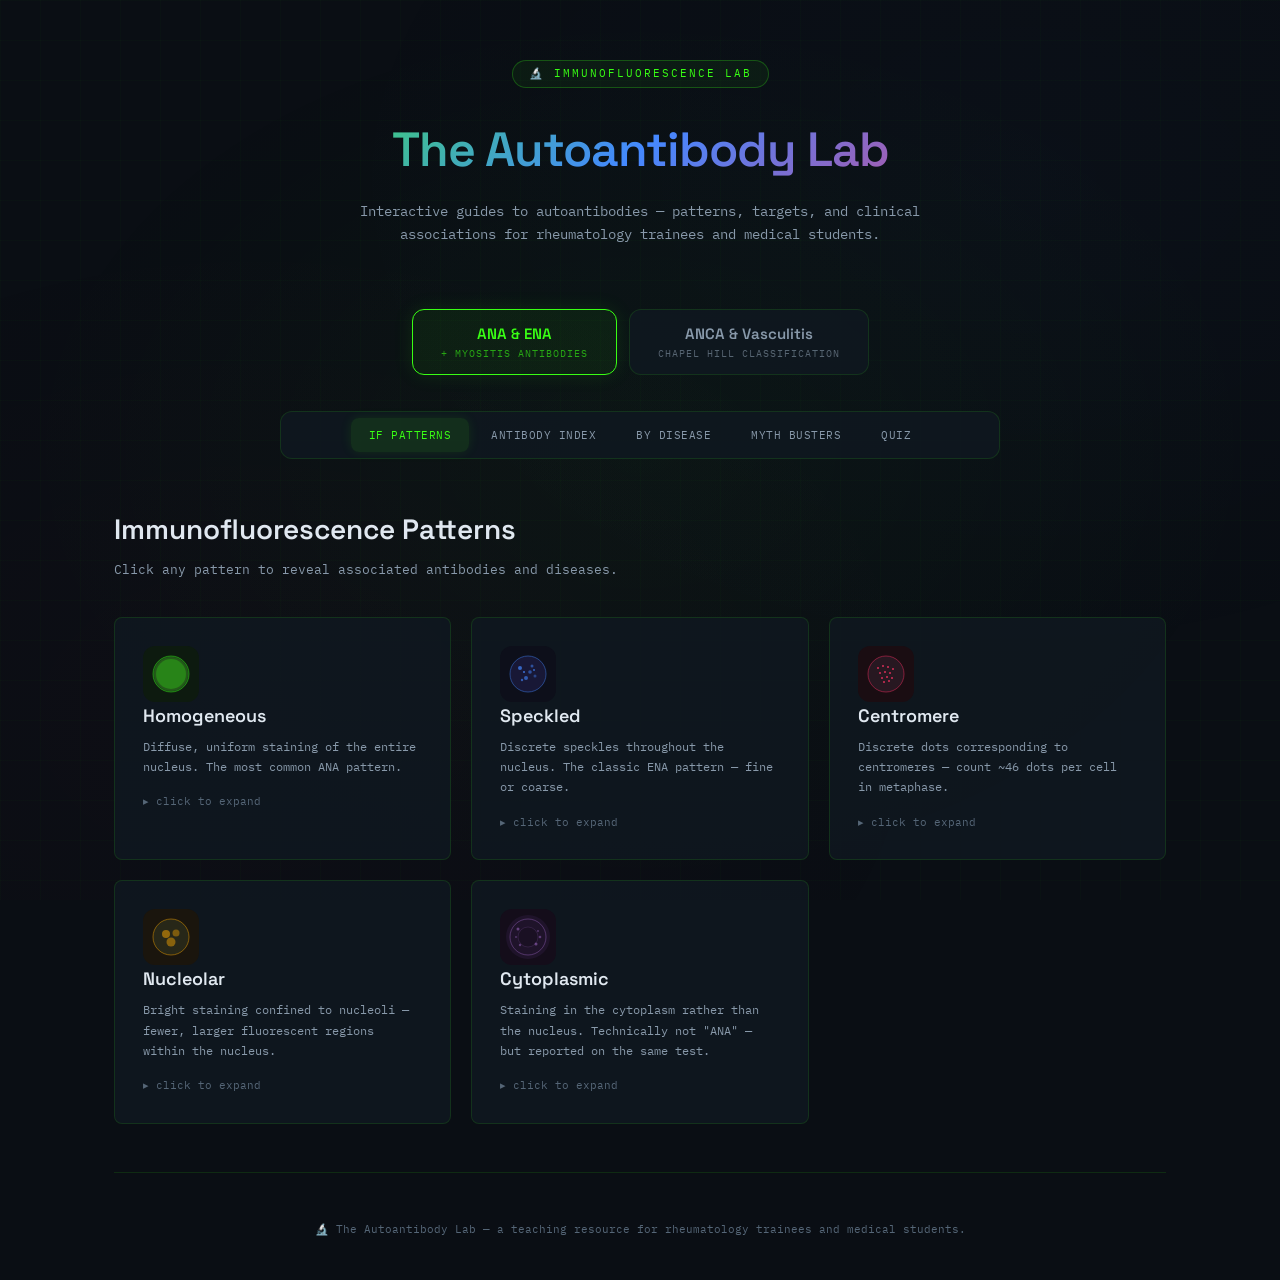
==== commit 8ba22e4a: "Refactor module loading for faster startup" ====
--- a/ana-ena-teaching.html
+++ b/ana-ena-teaching.html
@@ -4,8 +4,39 @@
 <meta charset="UTF-8">
 <meta name="viewport" content="width=device-width, initial-scale=1.0">
 <title>The Autoantibody Lab — Rheumatology Teaching</title>
-<link href="https://fonts.googleapis.com/css2?family=JetBrains+Mono:wght@300;400;500;600;700&family=Space+Grotesk:wght@300;400;500;600;700&family=IBM+Plex+Mono:wght@300;400;500;600&display=swap" rel="stylesheet">
 <style>
+  @font-face {
+    font-family: 'Space Grotesk';
+    src: url('assets/fonts/space-grotesk-300.woff2') format('woff2');
+    font-weight: 300;
+    font-style: normal;
+    font-display: optional;
+  }
+
+  @font-face {
+    font-family: 'Space Grotesk';
+    src: url('assets/fonts/space-grotesk-600.woff2') format('woff2');
+    font-weight: 600;
+    font-style: normal;
+    font-display: optional;
+  }
+
+  @font-face {
+    font-family: 'IBM Plex Mono';
+    src: url('assets/fonts/ibm-plex-mono-400.woff2') format('woff2');
+    font-weight: 400;
+    font-style: normal;
+    font-display: optional;
+  }
+
+  @font-face {
+    font-family: 'IBM Plex Mono';
+    src: url('assets/fonts/ibm-plex-mono-600.woff2') format('woff2');
+    font-weight: 600;
+    font-style: normal;
+    font-display: optional;
+  }
+
   :root {
     --bg-dark: #0a0e14;
     --bg-card: rgba(16, 24, 32, 0.85);
@@ -23,8 +54,8 @@
     --border-glow: rgba(57, 255, 20, 0.25);
     --glass: rgba(255,255,255,0.03);
     --radius: 8px;
-    --font-mono: 'IBM Plex Mono', 'JetBrains Mono', monospace;
-    --font-display: 'Space Grotesk', sans-serif;
+    --font-mono: 'IBM Plex Mono', 'SFMono-Regular', 'SF Mono', 'Consolas', 'Liberation Mono', monospace;
+    --font-display: 'Space Grotesk', 'Avenir Next', 'Segoe UI', sans-serif;
   }
   * { margin:0; padding:0; box-sizing:border-box; }
   body { background:var(--bg-dark); color:var(--text-primary); font-family:var(--font-mono); font-size:14px; line-height:1.6; overflow-x:hidden; }
